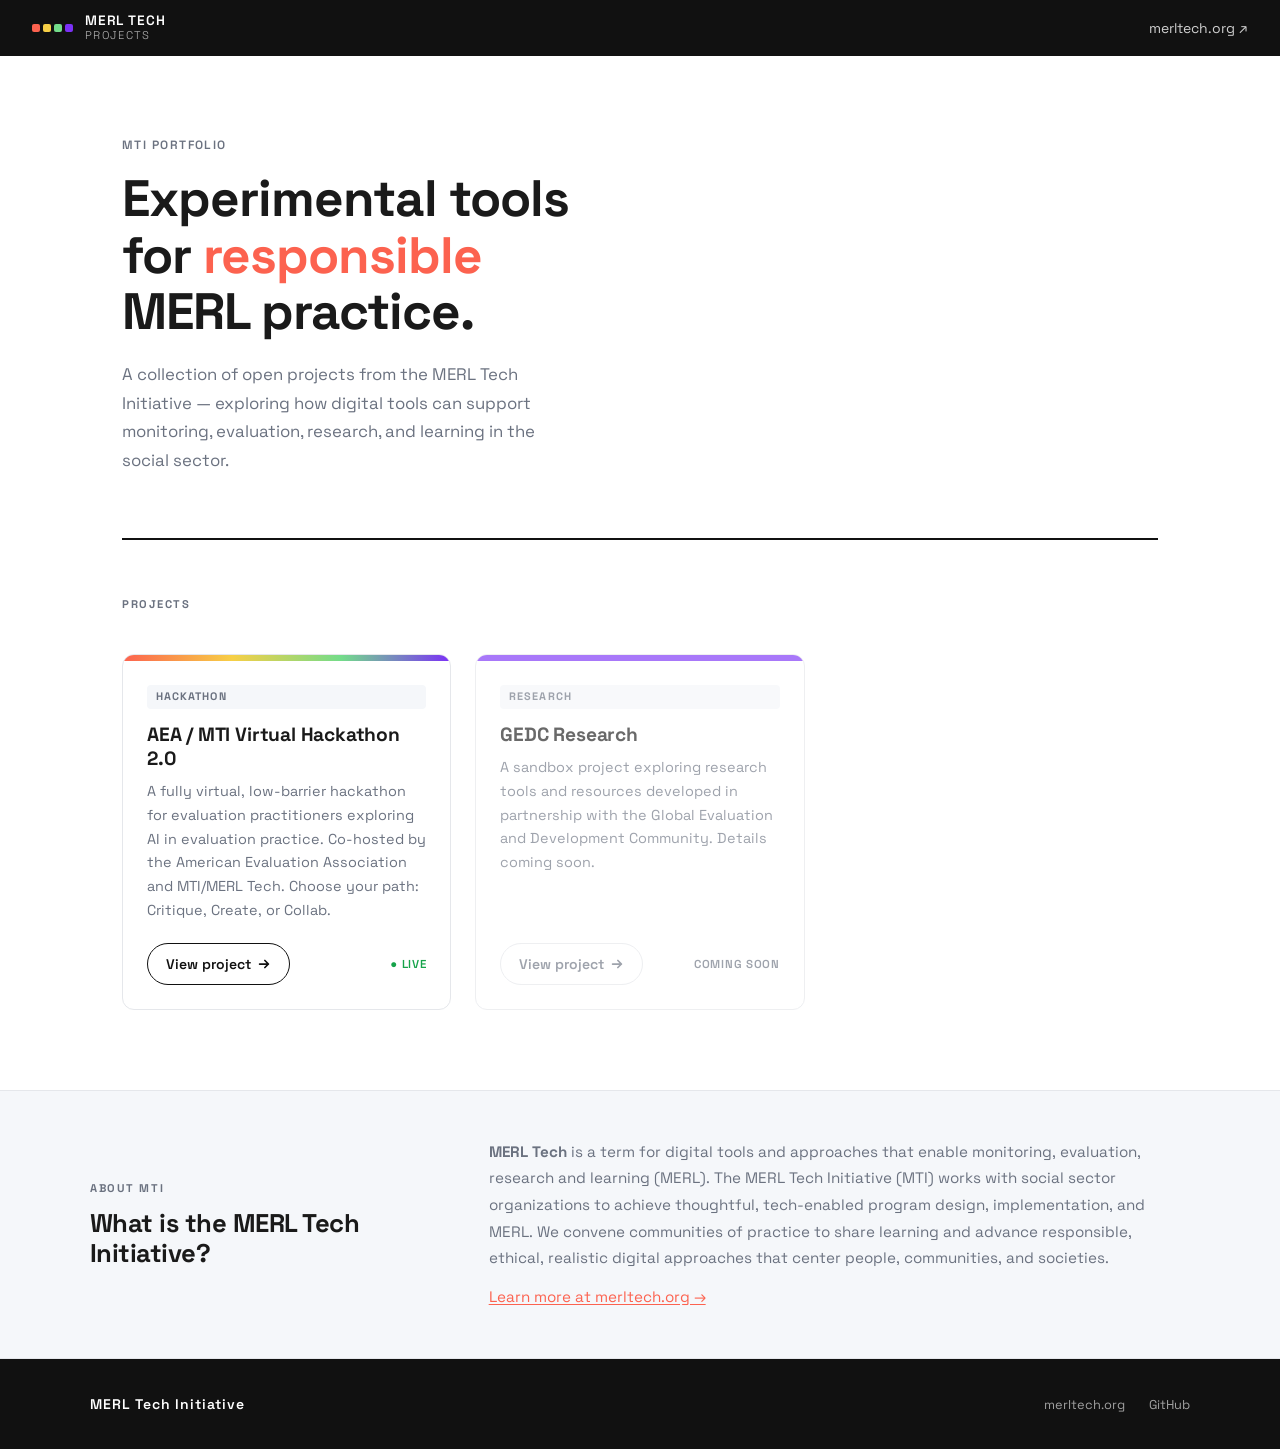
==== index.html @ 3f3dd4fc "initial file upload" ====
<!DOCTYPE html>
<html lang="en">
<head>
  <meta charset="UTF-8" />
  <meta name="viewport" content="width=device-width, initial-scale=1.0" />
  <title>MTI Projects</title>
  <link rel="preconnect" href="https://fonts.googleapis.com" />
  <link rel="preconnect" href="https://fonts.gstatic.com" crossorigin />
  <link href="https://fonts.googleapis.com/css2?family=Space+Grotesk:wght@300;400;500;600;700&display=swap" rel="stylesheet" />
  <style>
    /* ── Reset & Base ── */
    *, *::before, *::after { box-sizing: border-box; margin: 0; padding: 0; }

    :root {
      --color-coral:   #FC624F;
      --color-yellow:  #F7CF46;
      --color-green:   #73DC8A;
      --color-purple:  #7B31F6;
      --color-black:   #111111;
      --color-white:   #FFFFFF;
      --color-light:   #F5F7FA;
      --color-text:    #1A1A1A;
      --color-muted:   #6B7280;
      --color-border:  #E5E7EB;
      --font:          'Space Grotesk', Arial, sans-serif;
      --max-width:     1100px;
      --radius:        8px;
    }

    body {
      font-family: var(--font);
      color: var(--color-text);
      background: var(--color-white);
      line-height: 1.6;
    }

    a { color: inherit; text-decoration: none; }

    /* ── Nav ── */
    nav {
      background: var(--color-black);
      color: var(--color-white);
      padding: 0 2rem;
      height: 56px;
      display: flex;
      align-items: center;
      justify-content: space-between;
      position: sticky;
      top: 0;
      z-index: 100;
    }

    .nav-brand {
      display: flex;
      align-items: center;
      gap: 0.75rem;
    }

    .nav-logo-mark {
      display: flex;
      gap: 3px;
      align-items: center;
    }

    .nav-logo-mark span {
      display: block;
      width: 8px;
      height: 8px;
      border-radius: 2px;
    }

    .nav-brand-text {
      font-size: 0.85rem;
      font-weight: 600;
      letter-spacing: 0.06em;
      text-transform: uppercase;
      line-height: 1.2;
      color: var(--color-white);
    }

    .nav-brand-text em {
      font-style: normal;
      font-weight: 300;
      display: block;
      font-size: 0.7rem;
      letter-spacing: 0.12em;
      opacity: 0.7;
    }

    .nav-links {
      display: flex;
      align-items: center;
      gap: 1.5rem;
      list-style: none;
    }

    .nav-links a {
      font-size: 0.875rem;
      opacity: 0.8;
      transition: opacity 0.15s;
    }

    .nav-links a:hover { opacity: 1; }

    /* ── Hero ── */
    .hero {
      padding: 5rem 2rem 4rem;
      max-width: var(--max-width);
      margin: 0 auto;
    }

    .hero-eyebrow {
      font-size: 0.75rem;
      font-weight: 600;
      letter-spacing: 0.12em;
      text-transform: uppercase;
      color: var(--color-muted);
      margin-bottom: 1rem;
    }

    .hero-title {
      font-size: clamp(2.2rem, 4vw, 3.2rem);
      font-weight: 700;
      line-height: 1.1;
      letter-spacing: -0.02em;
      margin-bottom: 1.25rem;
    }

    .hero-title .accent {
      color: var(--color-coral);
    }

    .hero-desc {
      font-size: 1.05rem;
      color: var(--color-muted);
      max-width: 440px;
      line-height: 1.7;
    }

    /* ── Divider ── */
    .divider {
      max-width: var(--max-width);
      margin: 0 auto;
      padding: 0 2rem;
    }

    .divider hr {
      border: none;
      border-top: 2px solid var(--color-black);
    }

    /* ── Projects Section ── */
    .projects {
      max-width: var(--max-width);
      margin: 0 auto;
      padding: 3.5rem 2rem 5rem;
    }

    .section-header {
      display: flex;
      align-items: baseline;
      gap: 1rem;
      margin-bottom: 2.5rem;
    }

    .section-label {
      font-size: 0.7rem;
      font-weight: 700;
      letter-spacing: 0.14em;
      text-transform: uppercase;
      color: var(--color-muted);
    }

    .project-grid {
      display: grid;
      grid-template-columns: repeat(auto-fill, minmax(320px, 1fr));
      gap: 1.5rem;
    }

    /* ── Project Card ── */
    .project-card {
      border: 1.5px solid var(--color-border);
      border-radius: 12px;
      overflow: hidden;
      display: flex;
      flex-direction: column;
      transition: box-shadow 0.2s, transform 0.2s;
      background: var(--color-white);
    }

    .project-card:hover {
      box-shadow: 0 8px 32px rgba(0,0,0,0.10);
      transform: translateY(-2px);
    }

    .card-accent {
      height: 6px;
    }

    .card-body {
      padding: 1.5rem;
      flex: 1;
      display: flex;
      flex-direction: column;
    }

    .card-tag {
      display: inline-block;
      font-size: 0.68rem;
      font-weight: 700;
      letter-spacing: 0.1em;
      text-transform: uppercase;
      padding: 0.2rem 0.55rem;
      border-radius: 4px;
      margin-bottom: 0.85rem;
      background: var(--color-light);
      color: var(--color-muted);
    }

    .card-title {
      font-size: 1.2rem;
      font-weight: 700;
      line-height: 1.25;
      margin-bottom: 0.6rem;
      letter-spacing: -0.01em;
    }

    .card-desc {
      font-size: 0.9rem;
      color: var(--color-muted);
      line-height: 1.65;
      flex: 1;
      margin-bottom: 1.25rem;
    }

    .card-footer {
      display: flex;
      align-items: center;
      justify-content: space-between;
      gap: 1rem;
    }

    .card-link {
      display: inline-flex;
      align-items: center;
      gap: 0.4rem;
      font-size: 0.875rem;
      font-weight: 600;
      padding: 0.55rem 1.1rem;
      border-radius: 50px;
      border: 1.5px solid var(--color-black);
      color: var(--color-black);
      transition: background 0.15s, color 0.15s;
    }

    .card-link:hover {
      background: var(--color-black);
      color: var(--color-white);
    }

    .card-link svg {
      width: 14px; height: 14px;
    }

    .card-status {
      font-size: 0.72rem;
      font-weight: 600;
      letter-spacing: 0.06em;
      text-transform: uppercase;
    }

    .status-live  { color: #16a34a; }
    .status-soon  { color: var(--color-muted); }

    /* Coming soon card */
    .project-card.coming-soon {
      opacity: 0.65;
    }

    .project-card.coming-soon .card-link {
      border-color: var(--color-border);
      color: var(--color-muted);
      pointer-events: none;
      cursor: default;
    }

    /* ── About Strip ── */
    .about-strip {
      background: var(--color-light);
      border-top: 1.5px solid var(--color-border);
      border-bottom: 1.5px solid var(--color-border);
      padding: 3rem 2rem;
    }

    .about-inner {
      max-width: var(--max-width);
      margin: 0 auto;
      display: grid;
      grid-template-columns: 1fr 2fr;
      gap: 3rem;
      align-items: center;
    }

    .about-label {
      font-size: 0.7rem;
      font-weight: 700;
      letter-spacing: 0.14em;
      text-transform: uppercase;
      color: var(--color-muted);
      margin-bottom: 0.6rem;
    }

    .about-heading {
      font-size: 1.6rem;
      font-weight: 700;
      line-height: 1.2;
      letter-spacing: -0.02em;
    }

    .about-body {
      font-size: 0.95rem;
      color: var(--color-muted);
      line-height: 1.75;
    }

    .about-body a {
      color: var(--color-coral);
      text-decoration: underline;
      text-underline-offset: 2px;
    }

    /* ── Footer ── */
    footer {
      background: var(--color-black);
      color: var(--color-white);
      padding: 2rem;
    }

    .footer-inner {
      max-width: var(--max-width);
      margin: 0 auto;
      display: flex;
      align-items: center;
      justify-content: space-between;
      flex-wrap: wrap;
      gap: 1rem;
    }

    .footer-brand {
      font-size: 0.875rem;
      font-weight: 600;
      letter-spacing: 0.06em;
    }

    .footer-links {
      display: flex;
      gap: 1.5rem;
      list-style: none;
    }

    .footer-links a {
      font-size: 0.8rem;
      opacity: 0.6;
      transition: opacity 0.15s;
    }

    .footer-links a:hover { opacity: 1; }

    /* ── Responsive ── */
    @media (max-width: 720px) {
      .hero {
        grid-template-columns: 1fr;
        gap: 2.5rem;
        padding-top: 3rem;
      }

      .about-inner {
        grid-template-columns: 1fr;
        gap: 1.25rem;
      }

      .nav-links { display: none; }
    }
  </style>
</head>
<body>

  <!-- ── Navigation ── -->
  <nav>
    <div class="nav-brand">
      <div class="nav-logo-mark" aria-hidden="true">
        <span style="background:#FC624F"></span>
        <span style="background:#F7CF46"></span>
        <span style="background:#73DC8A"></span>
        <span style="background:#7B31F6"></span>
      </div>
      <div class="nav-brand-text">
        MERL Tech
        <em>Projects</em>
      </div>
    </div>
    <ul class="nav-links">
      <li><a href="https://merltech.org/" target="_blank" rel="noopener">merltech.org ↗</a></li>
    </ul>
  </nav>

  <!-- ── Hero ── -->
  <section class="hero">
    <div class="hero-left">
      <p class="hero-eyebrow">MTI Portfolio</p>
      <h1 class="hero-title">
        Experimental tools<br />for <span class="accent">responsible</span><br />MERL practice.
      </h1>
      <p class="hero-desc">
        A collection of open projects from the MERL Tech Initiative — exploring how digital tools can support monitoring, evaluation, research, and learning in the social sector.
      </p>
    </div>
  </section>

  <!-- ── Divider ── -->
  <div class="divider"><hr /></div>

  <!-- ── Projects ── -->
  <section class="projects">
    <div class="section-header">
      <span class="section-label">Projects</span>
    </div>

    <div class="project-grid">

      <!-- Project 1: AEA-MTI Hackathon -->
      <article class="project-card">
        <div class="card-accent" style="background: linear-gradient(90deg, #FC624F, #F7CF46, #73DC8A, #7B31F6);"></div>
        <div class="card-body">
          <span class="card-tag">Hackathon</span>
          <h2 class="card-title">AEA / MTI Virtual Hackathon 2.0</h2>
          <p class="card-desc">
            A fully virtual, low-barrier hackathon for evaluation practitioners exploring AI in evaluation practice. Co-hosted by the American Evaluation Association and MTI/MERL Tech. Choose your path: Critique, Create, or Collab.
          </p>
          <div class="card-footer">
            <a class="card-link" href="AEA-MTI-HACKATHON-2/index.html">
              View project
              <svg viewBox="0 0 16 16" fill="none" stroke="currentColor" stroke-width="2" stroke-linecap="round" stroke-linejoin="round">
                <path d="M3 8h10M9 4l4 4-4 4"/>
              </svg>
            </a>
            <span class="card-status status-live">● Live</span>
          </div>
        </div>
      </article>

      <!-- Project 2: GEDCResearch (coming soon) -->
      <article class="project-card coming-soon">
        <div class="card-accent" style="background: var(--color-purple);"></div>
        <div class="card-body">
          <span class="card-tag">Research</span>
          <h2 class="card-title">GEDC Research</h2>
          <p class="card-desc">
            A sandbox project exploring research tools and resources developed in partnership with the Global Evaluation and Development Community. Details coming soon.
          </p>
          <div class="card-footer">
            <a class="card-link" href="https://merl-tech.github.io/GEDCResearch/" target="_blank" rel="noopener">
              View project
              <svg viewBox="0 0 16 16" fill="none" stroke="currentColor" stroke-width="2" stroke-linecap="round" stroke-linejoin="round">
                <path d="M3 8h10M9 4l4 4-4 4"/>
              </svg>
            </a>
            <span class="card-status status-soon">Coming soon</span>
          </div>
        </div>
      </article>

    </div>
  </section>

  <!-- ── About Strip ── -->
  <section class="about-strip">
    <div class="about-inner">
      <div>
        <p class="about-label">About MTI</p>
        <h2 class="about-heading">What is the MERL Tech Initiative?</h2>
      </div>
      <div class="about-body">
        <p>
          <strong>MERL Tech</strong> is a term for digital tools and approaches that enable monitoring, evaluation, research and learning (MERL). The MERL Tech Initiative (MTI) works with social sector organizations to achieve thoughtful, tech-enabled program design, implementation, and MERL. We convene communities of practice to share learning and advance responsible, ethical, realistic digital approaches that center people, communities, and societies.
        </p>
        <p style="margin-top: 0.75rem;">
          <a href="https://merltech.org/" target="_blank" rel="noopener">Learn more at merltech.org →</a>
        </p>
      </div>
    </div>
  </section>

  <!-- ── Footer ── -->
  <footer>
    <div class="footer-inner">
      <span class="footer-brand">MERL Tech Initiative</span>
      <ul class="footer-links">
        <li><a href="https://merltech.org/" target="_blank" rel="noopener">merltech.org</a></li>
        <li><a href="https://github.com/merl-tech" target="_blank" rel="noopener">GitHub</a></li>
      </ul>
    </div>
  </footer>

</body>
</html>
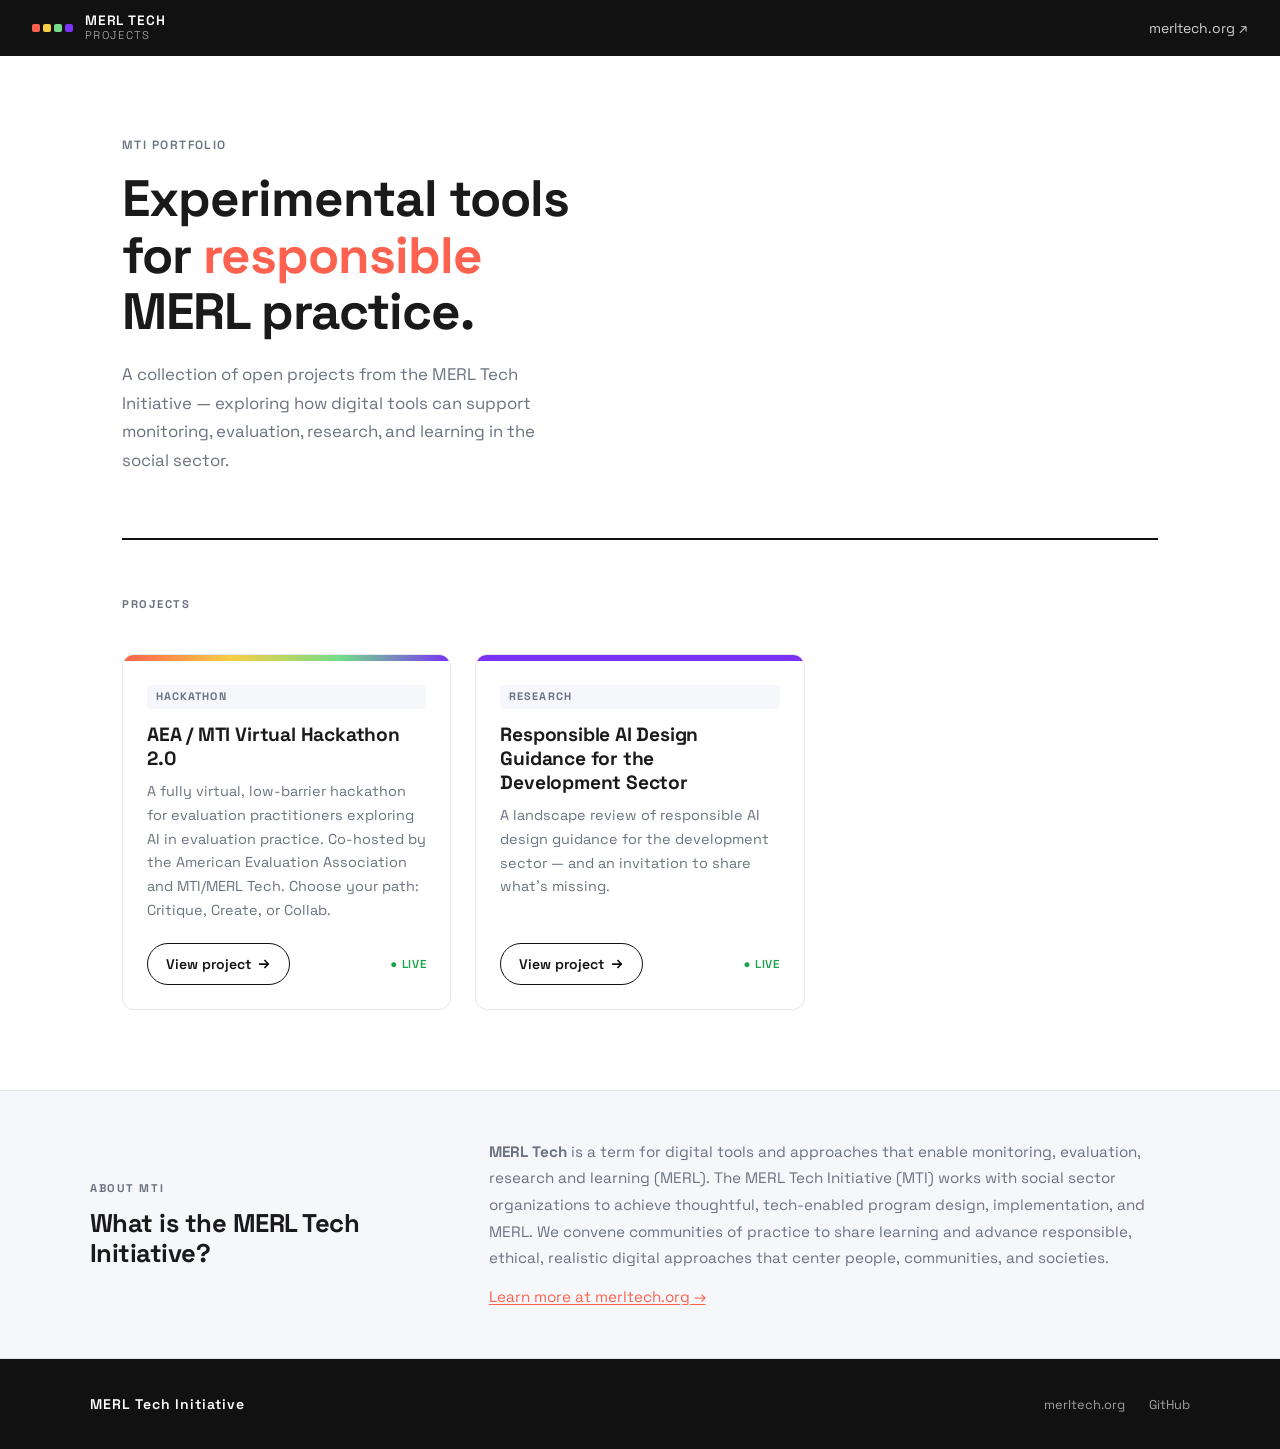
==== commit c454eb30: "Update index.html" ====
--- a/index.html
+++ b/index.html
@@ -449,23 +449,23 @@
         </div>
       </article>
 
-      <!-- Project 2: GEDCResearch (coming soon) -->
-      <article class="project-card coming-soon">
+      <!-- Project 2: GEDC Research -->
+      <article class="project-card">
         <div class="card-accent" style="background: var(--color-purple);"></div>
         <div class="card-body">
           <span class="card-tag">Research</span>
-          <h2 class="card-title">GEDC Research</h2>
+          <h2 class="card-title">Responsible AI Design Guidance for the Development Sector</h2>
           <p class="card-desc">
-            A sandbox project exploring research tools and resources developed in partnership with the Global Evaluation and Development Community. Details coming soon.
+            A landscape review of responsible AI design guidance for the development sector — and an invitation to share what's missing.
           </p>
           <div class="card-footer">
-            <a class="card-link" href="https://merl-tech.github.io/GEDCResearch/" target="_blank" rel="noopener">
+            <a class="card-link" href="gedc.html">
               View project
               <svg viewBox="0 0 16 16" fill="none" stroke="currentColor" stroke-width="2" stroke-linecap="round" stroke-linejoin="round">
                 <path d="M3 8h10M9 4l4 4-4 4"/>
               </svg>
             </a>
-            <span class="card-status status-soon">Coming soon</span>
+            <span class="card-status status-live">● Live</span>
           </div>
         </div>
       </article>
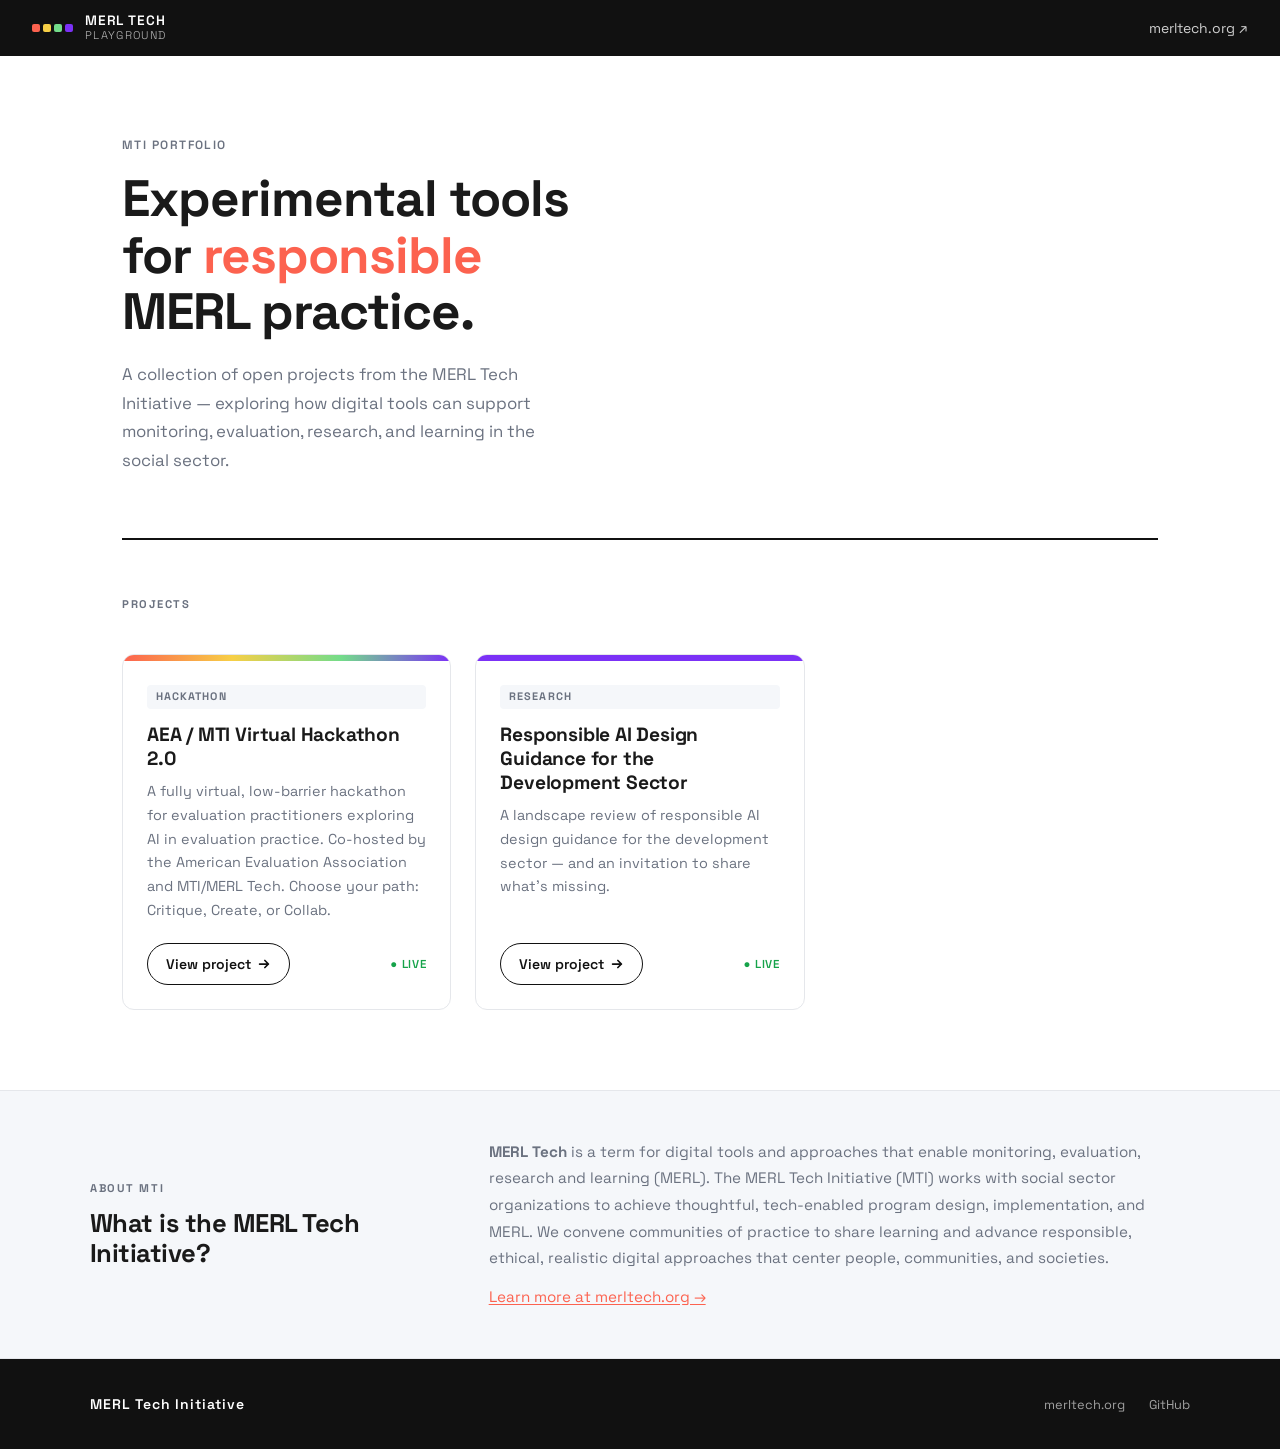
==== commit 0f9d6fec: "Update title" ====
--- a/index.html
+++ b/index.html
@@ -396,7 +396,7 @@
       </div>
       <div class="nav-brand-text">
         MERL Tech
-        <em>Projects</em>
+        <em>Playground</em>
       </div>
     </div>
     <ul class="nav-links">
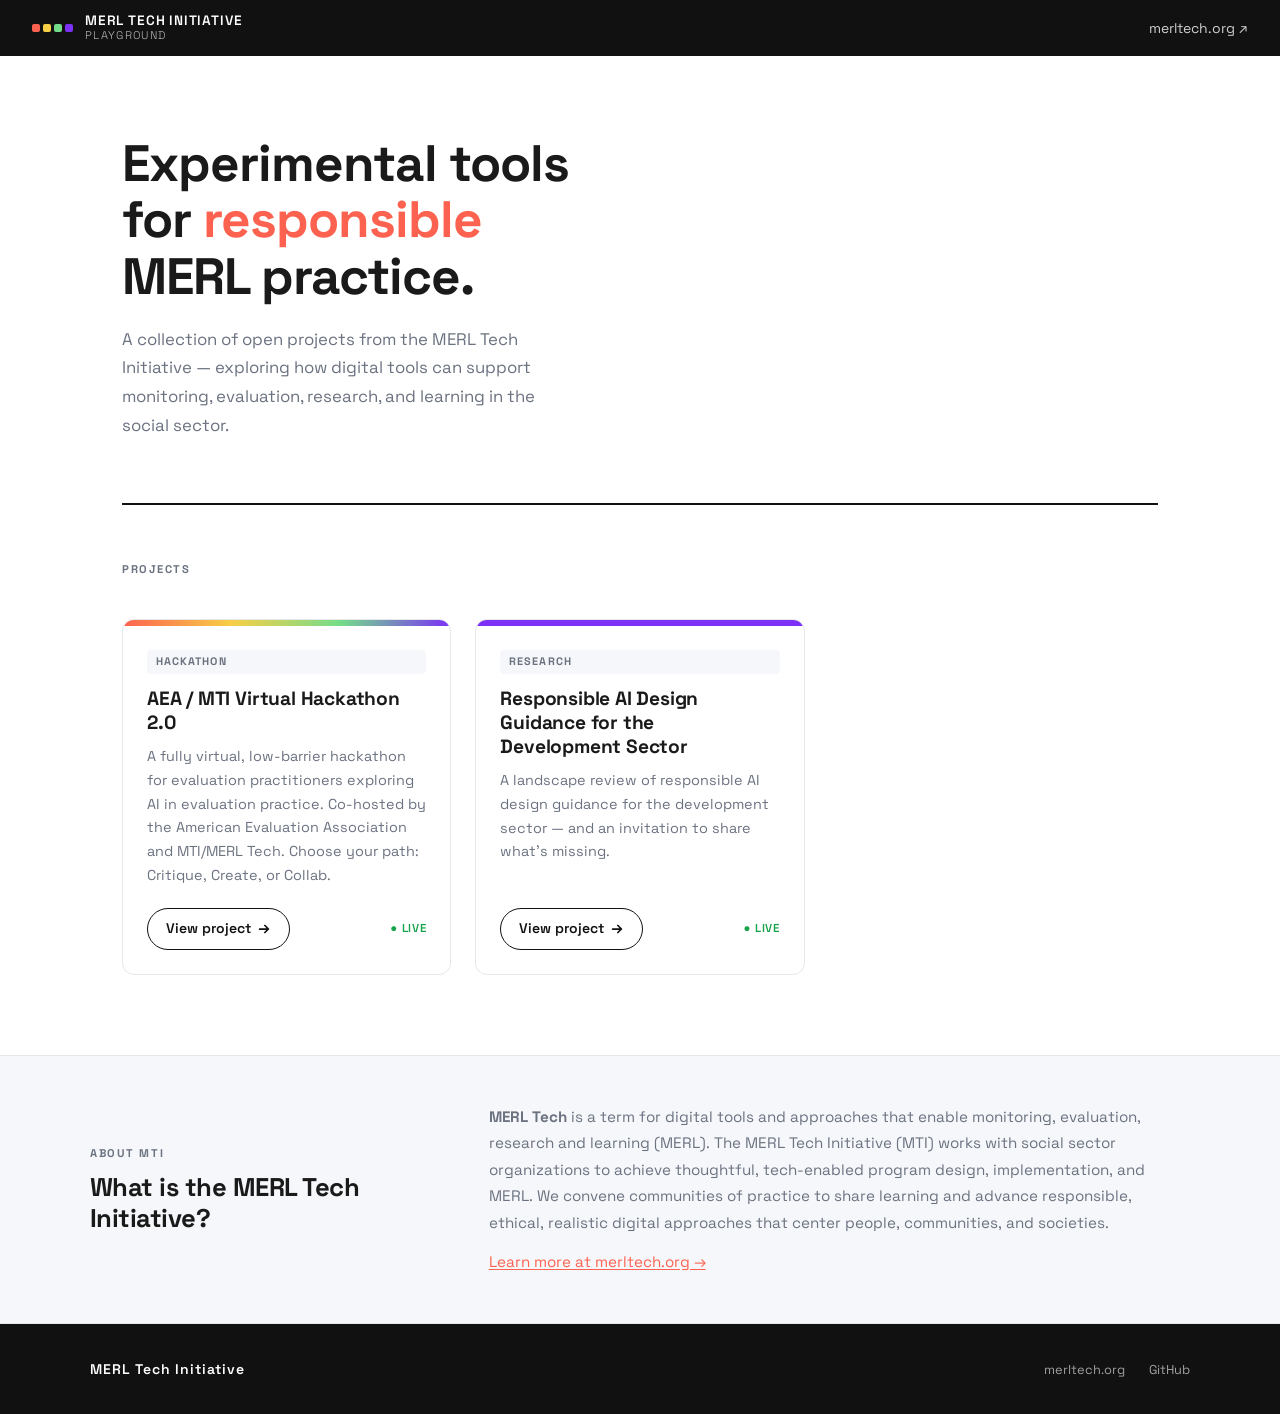
==== commit a2faa812: "Updating names" ====
--- a/index.html
+++ b/index.html
@@ -3,7 +3,7 @@
 <head>
   <meta charset="UTF-8" />
   <meta name="viewport" content="width=device-width, initial-scale=1.0" />
-  <title>MTI Projects</title>
+  <title>MTI Playground</title>
   <link rel="preconnect" href="https://fonts.googleapis.com" />
   <link rel="preconnect" href="https://fonts.gstatic.com" crossorigin />
   <link href="https://fonts.googleapis.com/css2?family=Space+Grotesk:wght@300;400;500;600;700&display=swap" rel="stylesheet" />
@@ -395,7 +395,7 @@
         <span style="background:#7B31F6"></span>
       </div>
       <div class="nav-brand-text">
-        MERL Tech
+        MERL Tech Initiative
         <em>Playground</em>
       </div>
     </div>
@@ -407,7 +407,6 @@
   <!-- ── Hero ── -->
   <section class="hero">
     <div class="hero-left">
-      <p class="hero-eyebrow">MTI Portfolio</p>
       <h1 class="hero-title">
         Experimental tools<br />for <span class="accent">responsible</span><br />MERL practice.
       </h1>
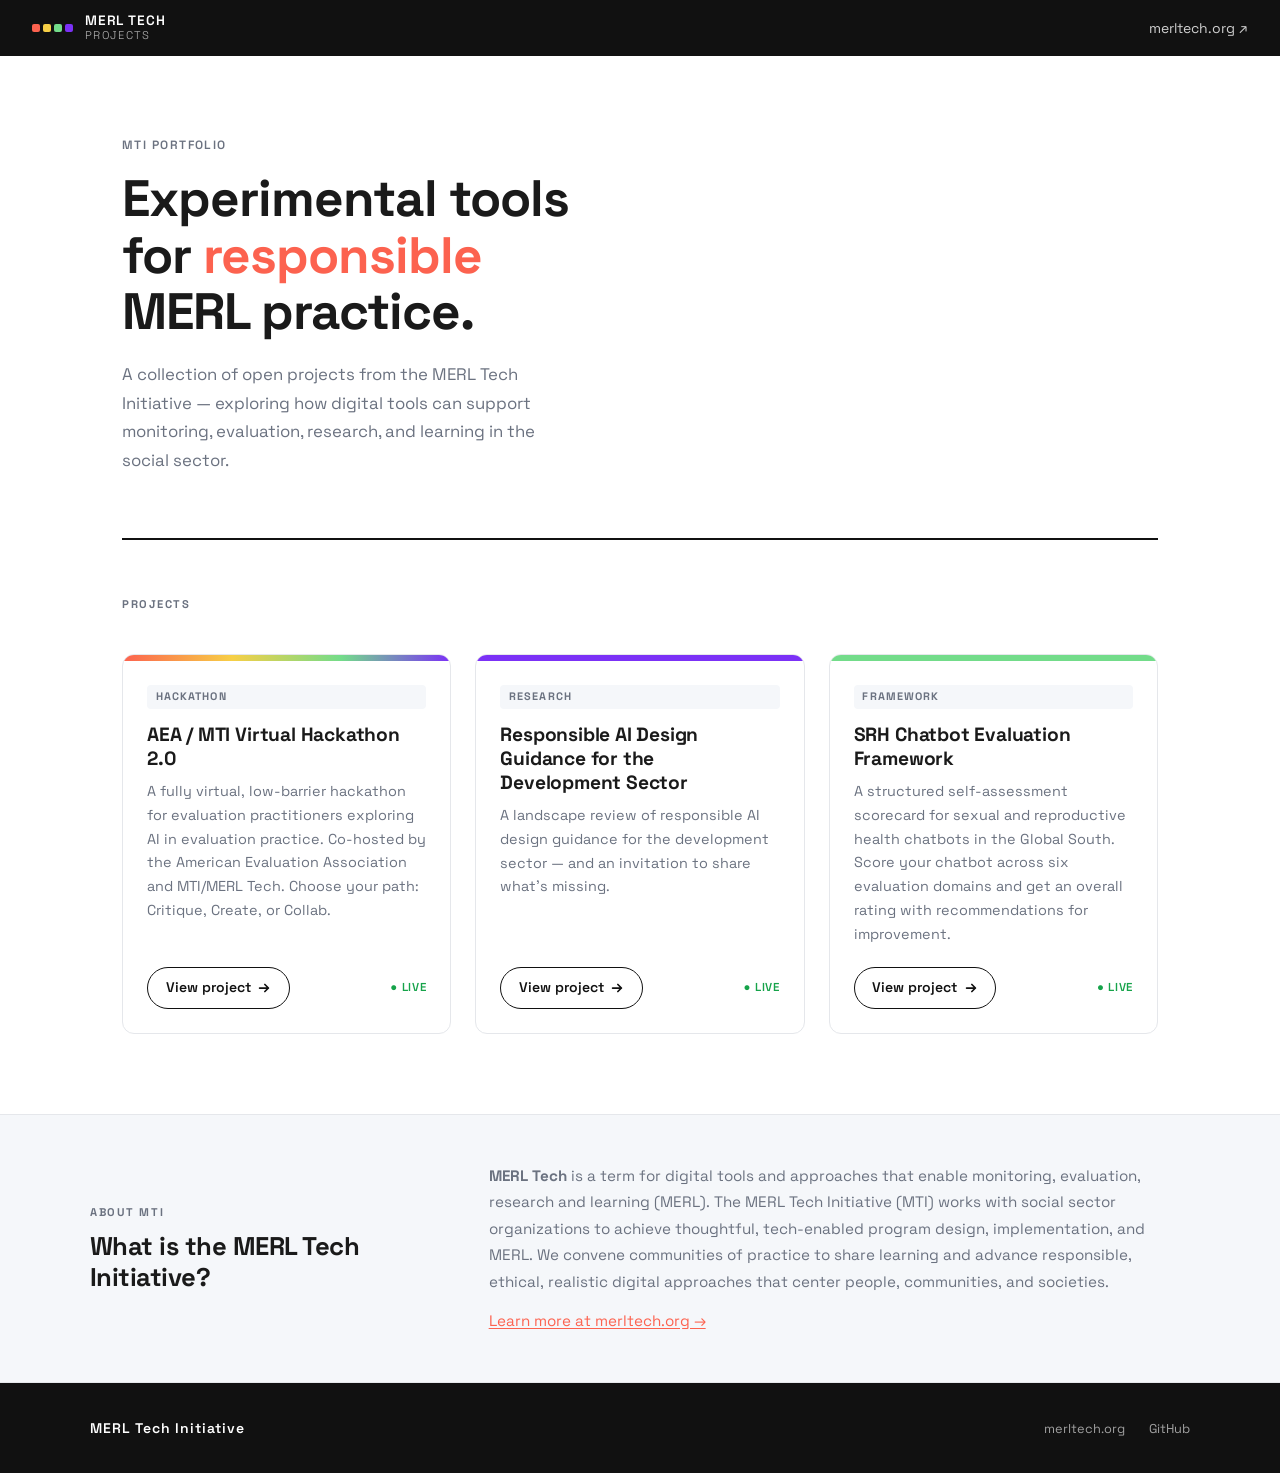
==== commit 258e7225: "Added chatbot scorecard" ====
--- a/index.html
+++ b/index.html
@@ -3,7 +3,7 @@
 <head>
   <meta charset="UTF-8" />
   <meta name="viewport" content="width=device-width, initial-scale=1.0" />
-  <title>MTI Playground</title>
+  <title>MTI Projects</title>
   <link rel="preconnect" href="https://fonts.googleapis.com" />
   <link rel="preconnect" href="https://fonts.gstatic.com" crossorigin />
   <link href="https://fonts.googleapis.com/css2?family=Space+Grotesk:wght@300;400;500;600;700&display=swap" rel="stylesheet" />
@@ -395,8 +395,8 @@
         <span style="background:#7B31F6"></span>
       </div>
       <div class="nav-brand-text">
-        MERL Tech Initiative
-        <em>Playground</em>
+        MERL Tech
+        <em>Projects</em>
       </div>
     </div>
     <ul class="nav-links">
@@ -407,6 +407,7 @@
   <!-- ── Hero ── -->
   <section class="hero">
     <div class="hero-left">
+      <p class="hero-eyebrow">MTI Portfolio</p>
       <h1 class="hero-title">
         Experimental tools<br />for <span class="accent">responsible</span><br />MERL practice.
       </h1>
@@ -469,6 +470,27 @@
         </div>
       </article>
 
+      <!-- Project 3: SRH Chatbot Evaluation Framework -->
+      <article class="project-card">
+        <div class="card-accent" style="background: var(--color-green);"></div>
+        <div class="card-body">
+          <span class="card-tag">Framework</span>
+          <h2 class="card-title">SRH Chatbot Evaluation Framework</h2>
+          <p class="card-desc">
+            A structured self-assessment scorecard for sexual and reproductive health chatbots in the Global South. Score your chatbot across six evaluation domains and get an overall rating with recommendations for improvement.
+          </p>
+          <div class="card-footer">
+            <a class="card-link" href="chatbot-scorecard/static/index.html">
+              View project
+              <svg viewBox="0 0 16 16" fill="none" stroke="currentColor" stroke-width="2" stroke-linecap="round" stroke-linejoin="round">
+                <path d="M3 8h10M9 4l4 4-4 4"/>
+              </svg>
+            </a>
+            <span class="card-status status-live">● Live</span>
+          </div>
+        </div>
+      </article>
+
     </div>
   </section>
 
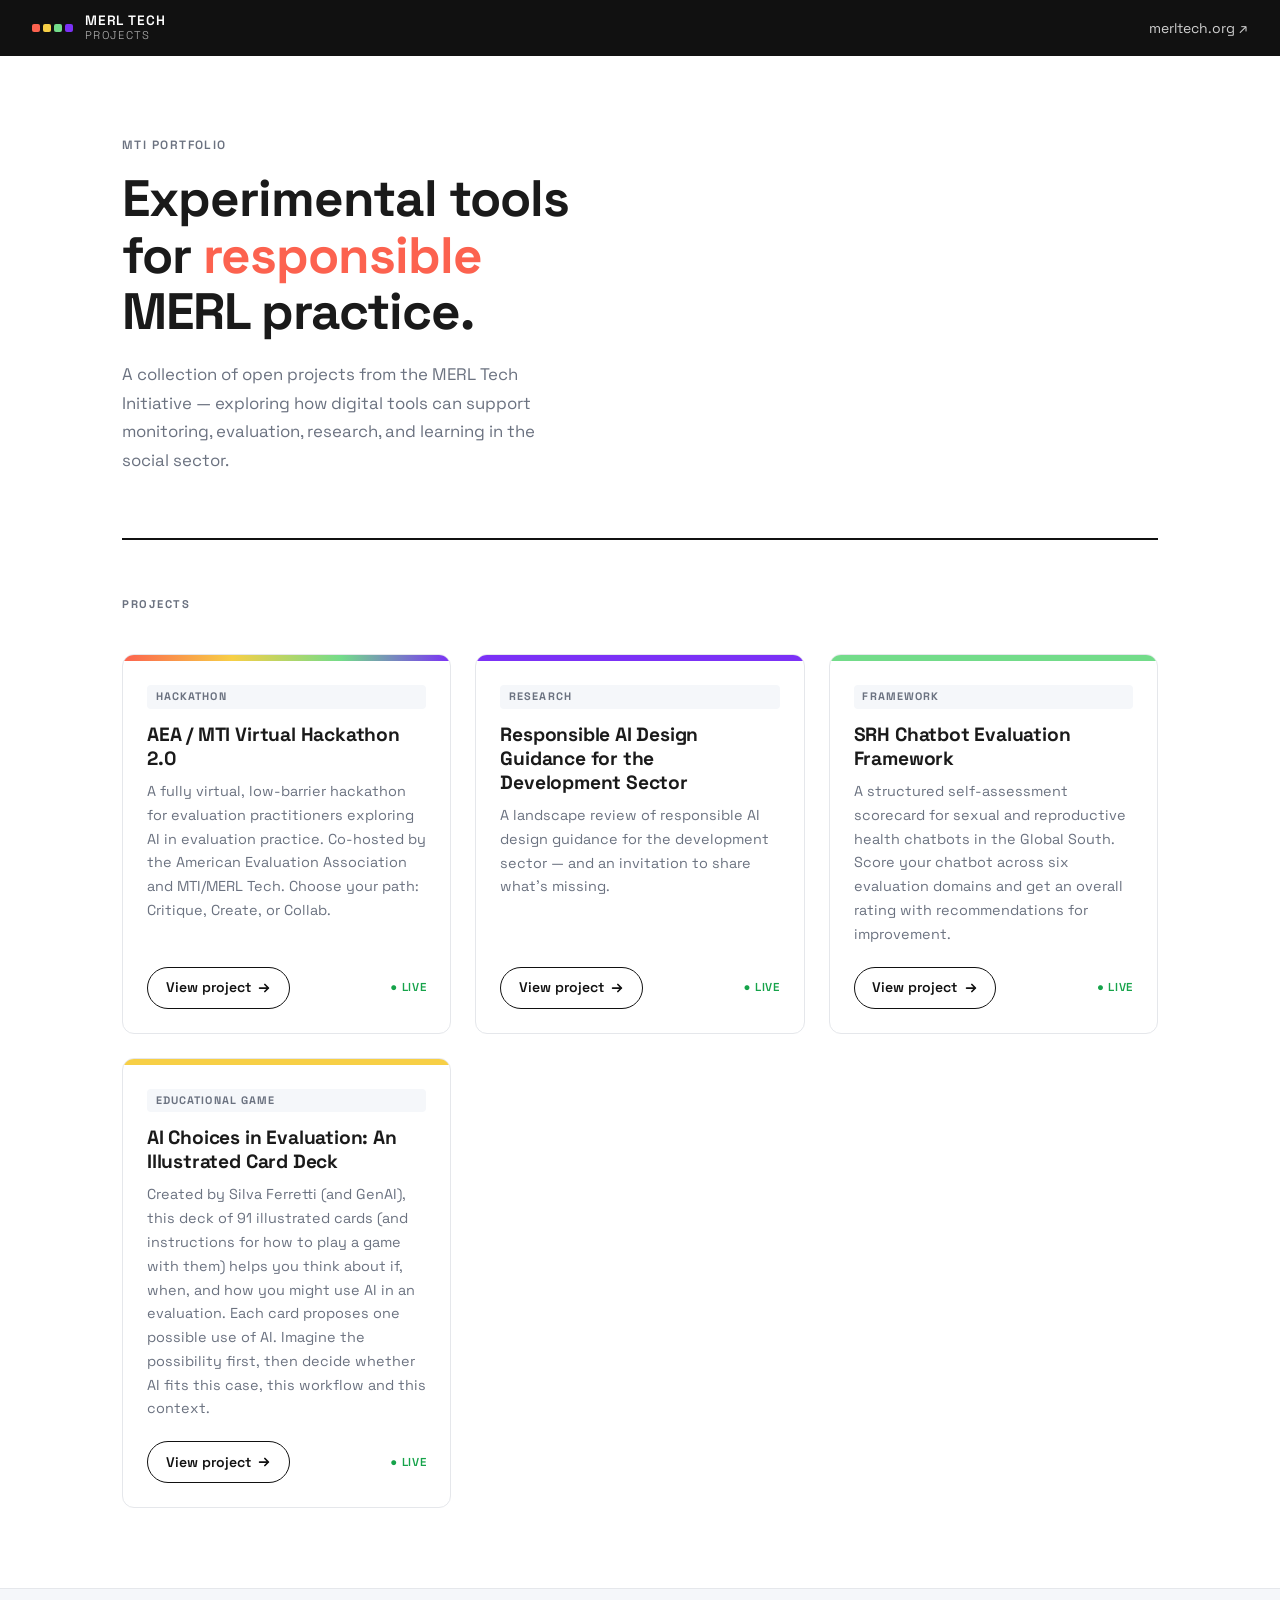
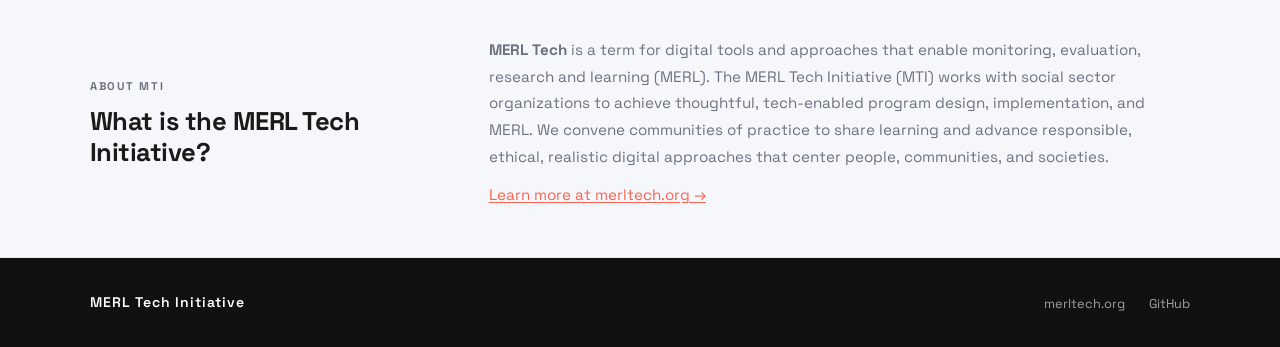
==== commit ecc41bb0: "Adding AI choices" ====
--- a/index.html
+++ b/index.html
@@ -491,6 +491,27 @@
         </div>
       </article>
 
+      <!-- Project 4: AI Choices in Evaluation Card Deck -->
+      <article class="project-card">
+        <div class="card-accent" style="background: var(--color-yellow);"></div>
+        <div class="card-body">
+          <span class="card-tag">Educational Game</span>
+          <h2 class="card-title">AI Choices in Evaluation: An Illustrated Card Deck</h2>
+          <p class="card-desc">
+            Created by Silva Ferretti (and GenAI), this deck of 91 illustrated cards (and instructions for how to play a game with them) helps you think about if, when, and how you might use AI in an evaluation. Each card proposes one possible use of AI. Imagine the possibility first, then decide whether AI fits this case, this workflow and this context.
+          </p>
+          <div class="card-footer">
+            <a class="card-link" href="https://duckonthemove.com/minisites/2026_10_EES_Workshop/CARD_GAME/index.html" target="_blank" rel="noopener">
+              View project
+              <svg viewBox="0 0 16 16" fill="none" stroke="currentColor" stroke-width="2" stroke-linecap="round" stroke-linejoin="round">
+                <path d="M3 8h10M9 4l4 4-4 4"/>
+              </svg>
+            </a>
+            <span class="card-status status-live">● Live</span>
+          </div>
+        </div>
+      </article>
+
     </div>
   </section>
 
